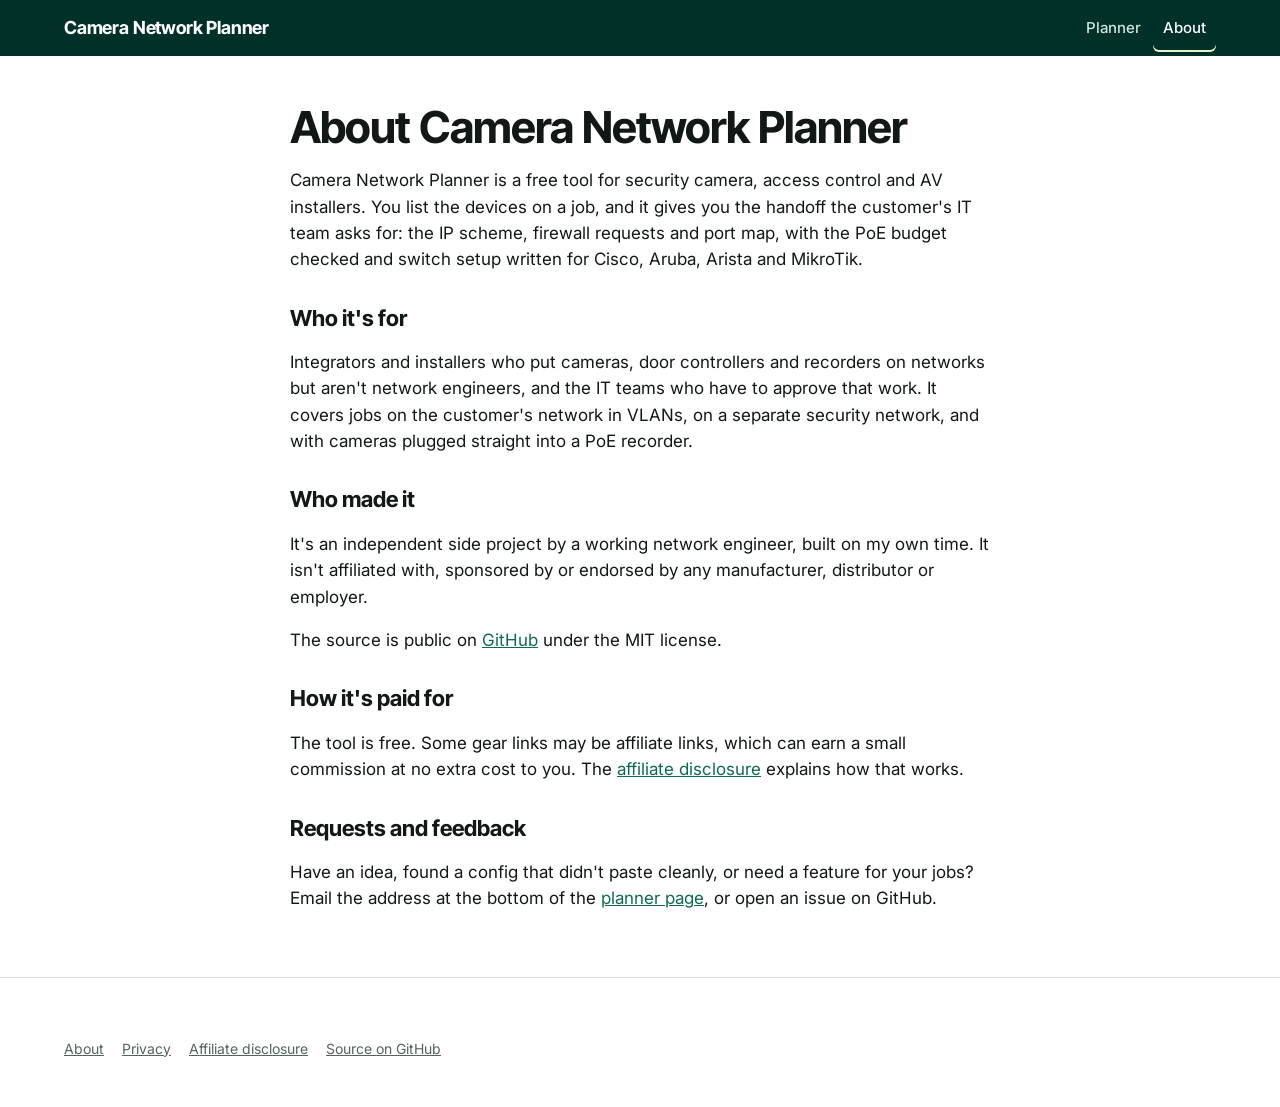
==== about/index.html @ e28a50b6 "Prep the site for affiliate programs and more pages Add About, Privacy and Affiliate disclosure page" ====
<!DOCTYPE html>
<html lang="en">
<head>
<meta charset="utf-8">
<meta name="viewport" content="width=device-width, initial-scale=1">
<title>About Camera Network Planner</title>
<meta name="description" content="A free planning tool for security camera, access control and AV installers, built by a network engineer as an independent side project.">
<link rel="canonical" href="https://evilinhunter.github.io/camera-network-planner/about/">
<meta property="og:type" content="website">
<meta property="og:site_name" content="Camera Network Planner">
<meta property="og:title" content="About Camera Network Planner">
<meta property="og:description" content="A free planning tool for security camera, access control and AV installers, built by a network engineer as an independent side project.">
<meta property="og:url" content="https://evilinhunter.github.io/camera-network-planner/about/">
<meta property="og:image" content="https://evilinhunter.github.io/camera-network-planner/docs/faceplates.png">
<meta name="twitter:card" content="summary_large_image">
<link rel="preconnect" href="https://fonts.googleapis.com">
<link href="https://fonts.googleapis.com/css2?family=Inter+Tight:wght@600;700&family=Inter:wght@400;500;600&display=swap" rel="stylesheet">
<link rel="stylesheet" href="../assets/site.css">
</head>
<body data-root="../" data-page="about">
<header id="site-header"></header>
<main class="band"><div class="wrap prose">
<h1>About Camera Network Planner</h1>
<p>Camera Network Planner is a free tool for security camera, access control and AV installers. You list the devices on a job, and it gives you the handoff the customer's IT team asks for: the IP scheme, firewall requests and port map, with the PoE budget checked and switch setup written for Cisco, Aruba, Arista and MikroTik.</p>
<h2>Who it's for</h2>
<p>Integrators and installers who put cameras, door controllers and recorders on networks but aren't network engineers, and the IT teams who have to approve that work. It covers jobs on the customer's network in VLANs, on a separate security network, and with cameras plugged straight into a PoE recorder.</p>
<h2>Who made it</h2>
<p>It's an independent side project by a working network engineer, built on my own time. It isn't affiliated with, sponsored by or endorsed by any manufacturer, distributor or employer.</p>
<p>The source is public on <a href="https://github.com/Evilinhunter/camera-network-planner">GitHub</a> under the MIT license.</p>
<h2>How it's paid for</h2>
<p>The tool is free. Some gear links may be affiliate links, which can earn a small commission at no extra cost to you. The <a href="../disclosure/">affiliate disclosure</a> explains how that works.</p>
<h2>Requests and feedback</h2>
<p>Have an idea, found a config that didn't paste cleanly, or need a feature for your jobs? Email <span data-contact></span>, or open an issue on GitHub.</p>
</div></main>
<footer id="site-footer"></footer>
<script src="../assets/config.js"></script>
<script src="../assets/site.js"></script>
</body>
</html>
---- assets/site.css ----
/* Shared look for every page: colours, type, header, footer, text pages. */
:root{color-scheme:light dark;--bg:light-dark(#ffffff,#0c1412);--ink:light-dark(#121816,#e7efec);--mute:light-dark(#55625d,#9fb0aa);--line:light-dark(#d9e1de,#24332e);--panel:light-dark(#f4f7f6,#121d1a);--rack:#00463c;--rack2:#003129;--onrack:#eaf6f0;--link:light-dark(#0d6b4f,#7fdcb4)}
:root[data-theme=light]{color-scheme:light}
:root[data-theme=dark]{color-scheme:dark}
*{box-sizing:border-box;min-width:0}
html,body{margin:0}
body{background:var(--bg);color:var(--ink);font:16px/1.55 Inter,system-ui,sans-serif;overflow-x:clip}
a{color:var(--link)}
.band{padding-block:clamp(24px,4vw,48px);padding-left:max(5vw,16px);padding-right:max(5vw,16px)}
.wrap{max-width:1240px;margin:0 auto}
.sh{background:var(--rack2);color:var(--onrack);padding:0 max(5vw,16px)}
.sh .wrap{display:flex;flex-wrap:wrap;align-items:center;justify-content:space-between;gap:4px 20px;min-height:56px}
.sh .brand{font:700 18px/1.2 "Inter Tight",Inter,sans-serif;color:#fff;text-decoration:none;letter-spacing:-.01em}
.sh nav{display:flex;flex-wrap:wrap;gap:2px}
.sh nav a{color:#cfe6dd;text-decoration:none;font-size:15px;font-weight:500;padding:12px 10px;border-radius:6px}
.sh nav a:hover{color:#fff;background:#ffffff14}
.sh nav a[aria-current=page]{color:#fff;box-shadow:inset 0 -2px 0 #e6f5c8}
.sf{border-top:1px solid var(--line);color:var(--mute);font-size:14px}
.sf .ask{margin:0 0 10px;font-size:16px;color:var(--ink)}
.sf .ask a{color:inherit;font-weight:600;text-underline-offset:3px;overflow-wrap:anywhere}
.sf .links{display:flex;flex-wrap:wrap;gap:4px 18px;margin:12px 0 0}
.sf .links a{color:var(--mute)}
.sf .note{margin:0 0 10px}
.prose{max-width:70ch}
.prose h1{font:700 clamp(32px,4.4vw,44px)/1.05 "Inter Tight",Inter,sans-serif;letter-spacing:-.02em;margin:0 0 12px;text-wrap:balance}
.prose h2{font:700 22px/1.25 "Inter Tight",Inter,sans-serif;margin:32px 0 8px}
.prose p,.prose li{font-size:17px}
.prose .meta{color:var(--mute);font-size:15px}
.disc{font-size:14px;color:var(--mute)}
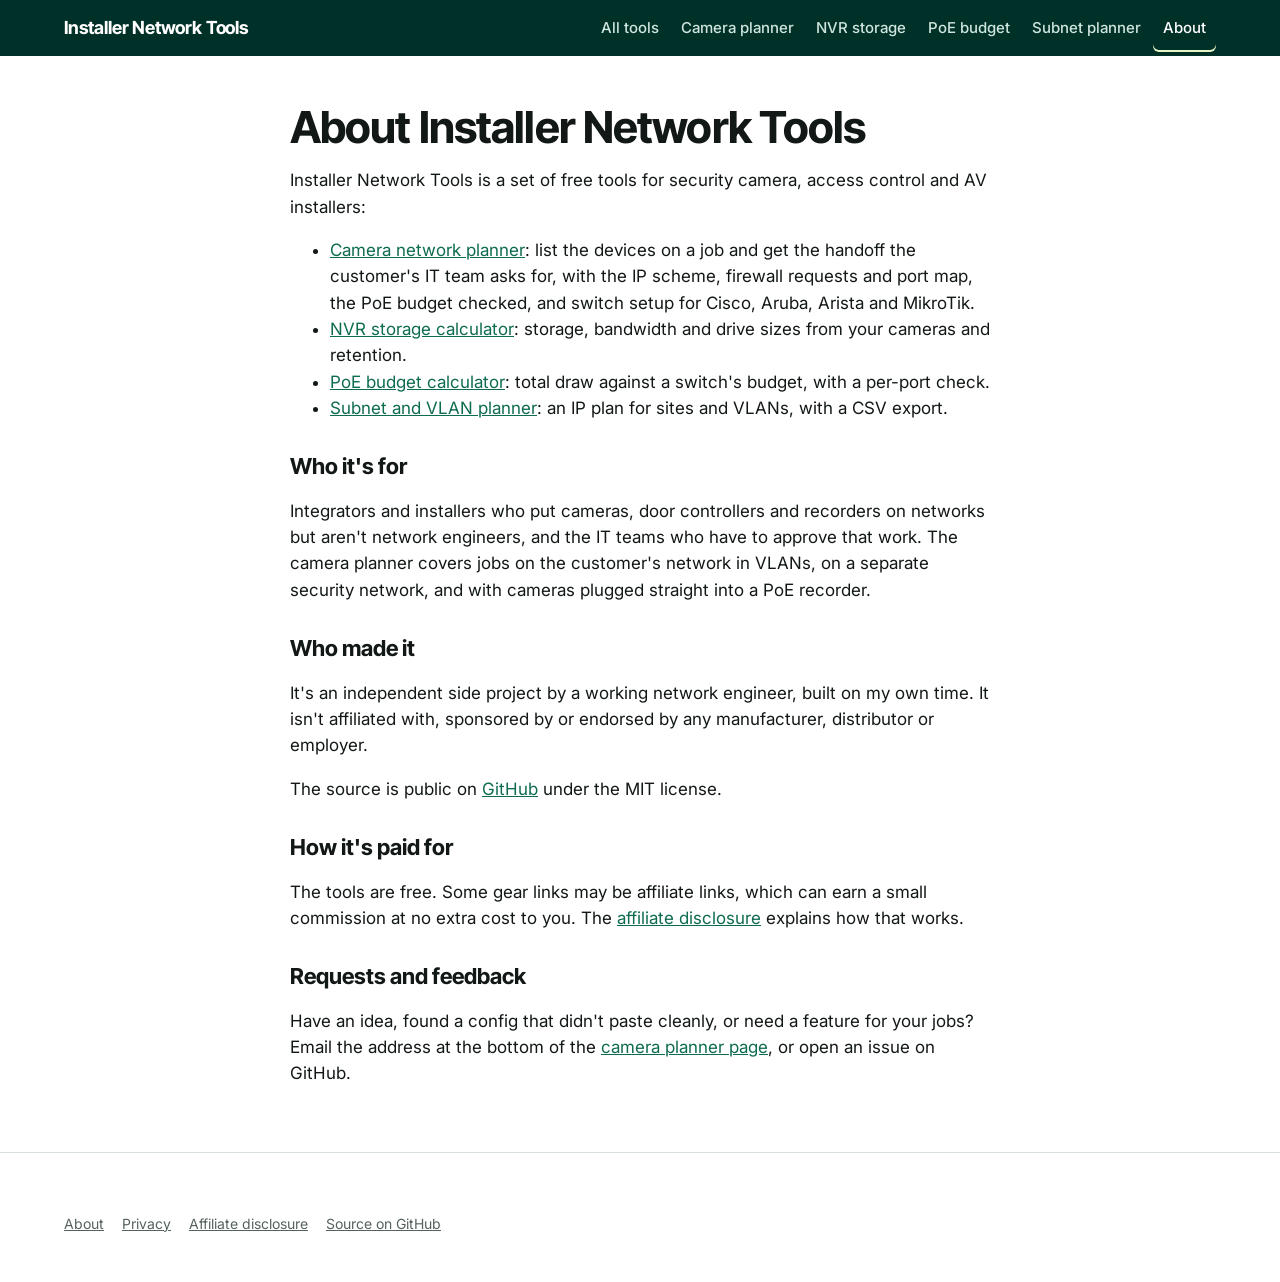
==== commit 35e78065: "Turn the site into a hub of installer network tools Add a home page listing the tools, move the came" ====
--- a/about/index.html
+++ b/about/index.html
@@ -3,13 +3,13 @@
 <head>
 <meta charset="utf-8">
 <meta name="viewport" content="width=device-width, initial-scale=1">
-<title>About Camera Network Planner</title>
-<meta name="description" content="A free planning tool for security camera, access control and AV installers, built by a network engineer as an independent side project.">
+<title>About Installer Network Tools</title>
+<meta name="description" content="Free network tools for security camera, access control and AV installers, built by a network engineer as an independent side project.">
 <link rel="canonical" href="https://evilinhunter.github.io/camera-network-planner/about/">
 <meta property="og:type" content="website">
-<meta property="og:site_name" content="Camera Network Planner">
-<meta property="og:title" content="About Camera Network Planner">
-<meta property="og:description" content="A free planning tool for security camera, access control and AV installers, built by a network engineer as an independent side project.">
+<meta property="og:site_name" content="Installer Network Tools">
+<meta property="og:title" content="About Installer Network Tools">
+<meta property="og:description" content="Free network tools for security camera, access control and AV installers, built by a network engineer as an independent side project.">
 <meta property="og:url" content="https://evilinhunter.github.io/camera-network-planner/about/">
 <meta property="og:image" content="https://evilinhunter.github.io/camera-network-planner/docs/faceplates.png">
 <meta name="twitter:card" content="summary_large_image">
@@ -20,15 +20,21 @@
 <body data-root="../" data-page="about">
 <header id="site-header"></header>
 <main class="band"><div class="wrap prose">
-<h1>About Camera Network Planner</h1>
-<p>Camera Network Planner is a free tool for security camera, access control and AV installers. You list the devices on a job, and it gives you the handoff the customer's IT team asks for: the IP scheme, firewall requests and port map, with the PoE budget checked and switch setup written for Cisco, Aruba, Arista and MikroTik.</p>
+<h1>About Installer Network Tools</h1>
+<p>Installer Network Tools is a set of free tools for security camera, access control and AV installers:</p>
+<ul>
+<li><a href="../camera-planner/">Camera network planner</a>: list the devices on a job and get the handoff the customer's IT team asks for, with the IP scheme, firewall requests and port map, the PoE budget checked, and switch setup for Cisco, Aruba, Arista and MikroTik.</li>
+<li><a href="../nvr-storage-calculator/">NVR storage calculator</a>: storage, bandwidth and drive sizes from your cameras and retention.</li>
+<li><a href="../poe-budget-calculator/">PoE budget calculator</a>: total draw against a switch's budget, with a per-port check.</li>
+<li><a href="../subnet-vlan-planner/">Subnet and VLAN planner</a>: an IP plan for sites and VLANs, with a CSV export.</li>
+</ul>
 <h2>Who it's for</h2>
-<p>Integrators and installers who put cameras, door controllers and recorders on networks but aren't network engineers, and the IT teams who have to approve that work. It covers jobs on the customer's network in VLANs, on a separate security network, and with cameras plugged straight into a PoE recorder.</p>
+<p>Integrators and installers who put cameras, door controllers and recorders on networks but aren't network engineers, and the IT teams who have to approve that work. The camera planner covers jobs on the customer's network in VLANs, on a separate security network, and with cameras plugged straight into a PoE recorder.</p>
 <h2>Who made it</h2>
 <p>It's an independent side project by a working network engineer, built on my own time. It isn't affiliated with, sponsored by or endorsed by any manufacturer, distributor or employer.</p>
 <p>The source is public on <a href="https://github.com/Evilinhunter/camera-network-planner">GitHub</a> under the MIT license.</p>
 <h2>How it's paid for</h2>
-<p>The tool is free. Some gear links may be affiliate links, which can earn a small commission at no extra cost to you. The <a href="../disclosure/">affiliate disclosure</a> explains how that works.</p>
+<p>The tools are free. Some gear links may be affiliate links, which can earn a small commission at no extra cost to you. The <a href="../disclosure/">affiliate disclosure</a> explains how that works.</p>
 <h2>Requests and feedback</h2>
 <p>Have an idea, found a config that didn't paste cleanly, or need a feature for your jobs? Email <span data-contact></span>, or open an issue on GitHub.</p>
 </div></main>
